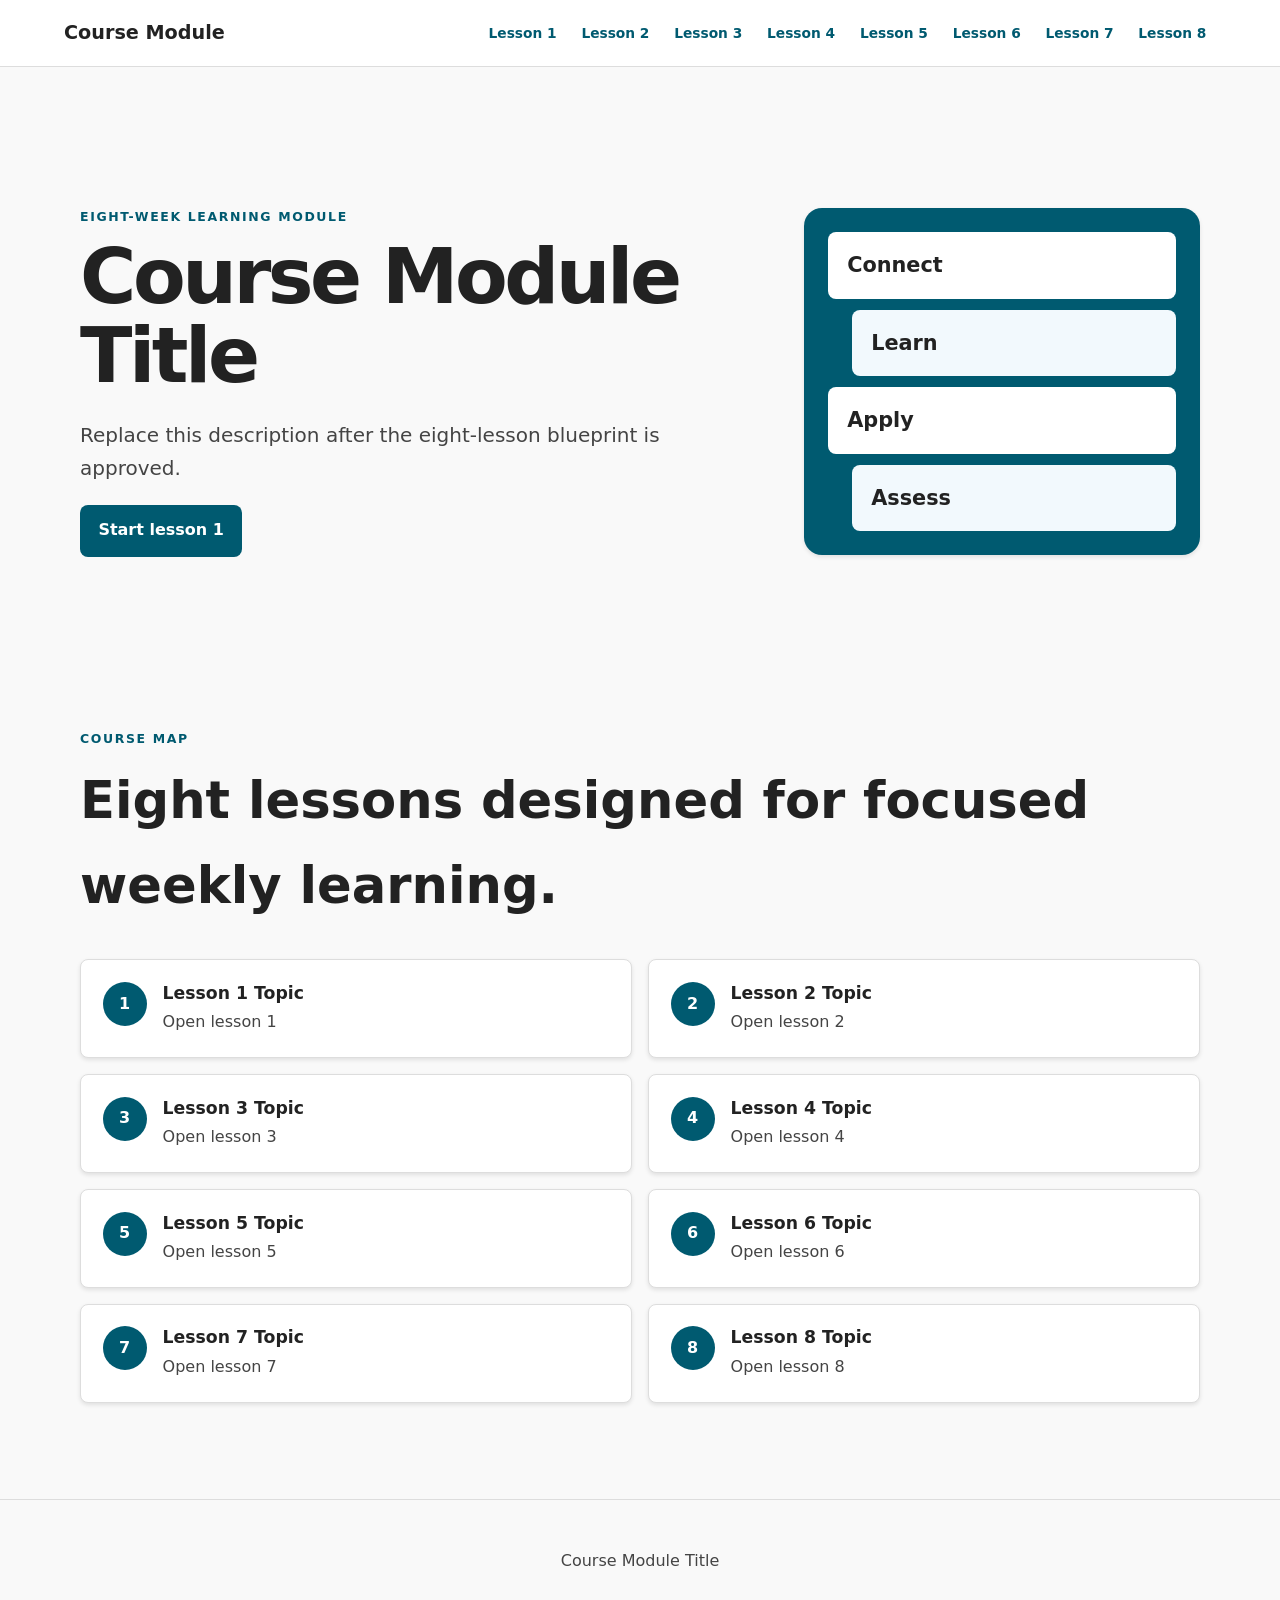
==== index.html @ a24985b0 "Initial commit" ====
<!doctype html><html lang="en"><head><meta charset="utf-8"><meta name="viewport" content="width=device-width,initial-scale=1">
<meta name="description" content="Replace this description after the eight-lesson blueprint is approved."><title>Course Module Title</title><link rel="stylesheet" href="assets/styles.css"></head>
<body><a class="skip-link" href="#main">Skip to course</a><header class="site-header"><a class="brand" href="index.html">Course Module</a><button class="menu-button" aria-expanded="false" aria-controls="course-nav">Lessons</button><nav id="course-nav"><a href="lessons/lesson-1.html">Lesson 1</a><a href="lessons/lesson-2.html">Lesson 2</a><a href="lessons/lesson-3.html">Lesson 3</a><a href="lessons/lesson-4.html">Lesson 4</a><a href="lessons/lesson-5.html">Lesson 5</a><a href="lessons/lesson-6.html">Lesson 6</a><a href="lessons/lesson-7.html">Lesson 7</a><a href="lessons/lesson-8.html">Lesson 8</a></nav></header>
<main id="main"><section class="home-hero"><div><p class="eyebrow">Eight-week learning module</p><h1>Course Module Title</h1><p class="lede">Replace this description after the eight-lesson blueprint is approved.</p><a class="button" href="lessons/lesson-1.html">Start lesson 1</a></div><div class="routine" aria-label="Course sequence"><span>Connect</span><span>Learn</span><span>Apply</span><span>Assess</span></div></section>
<section class="course-map"><p class="eyebrow">Course map</p><h2>Eight lessons designed for focused weekly learning.</h2><div class="lesson-grid"><a class="lesson-card" href="lessons/lesson-1.html"><span class="lesson-number">1</span><div><h2>Lesson 1 Topic</h2><p>Open lesson 1</p></div></a><a class="lesson-card" href="lessons/lesson-2.html"><span class="lesson-number">2</span><div><h2>Lesson 2 Topic</h2><p>Open lesson 2</p></div></a><a class="lesson-card" href="lessons/lesson-3.html"><span class="lesson-number">3</span><div><h2>Lesson 3 Topic</h2><p>Open lesson 3</p></div></a><a class="lesson-card" href="lessons/lesson-4.html"><span class="lesson-number">4</span><div><h2>Lesson 4 Topic</h2><p>Open lesson 4</p></div></a><a class="lesson-card" href="lessons/lesson-5.html"><span class="lesson-number">5</span><div><h2>Lesson 5 Topic</h2><p>Open lesson 5</p></div></a><a class="lesson-card" href="lessons/lesson-6.html"><span class="lesson-number">6</span><div><h2>Lesson 6 Topic</h2><p>Open lesson 6</p></div></a><a class="lesson-card" href="lessons/lesson-7.html"><span class="lesson-number">7</span><div><h2>Lesson 7 Topic</h2><p>Open lesson 7</p></div></a><a class="lesson-card" href="lessons/lesson-8.html"><span class="lesson-number">8</span><div><h2>Lesson 8 Topic</h2><p>Open lesson 8</p></div></a></div></section></main>
<footer><p>Course Module Title</p></footer><script src="assets/app.js"></script></body></html>
---- assets/styles.css ----
:root {
  --ink: #222222; --muted: #444444; --teal: #005A70; --cyan: #00A3A6;
  --sky: #F2F9FD; --green: #4CAF50; --green-bg: #F4FBF7;
  --amber: #E67E22; --amber-bg: #FFF9F3; --paper: #ffffff; --line: #dddddd;
  --link: #005A70; --link-on-dark: #ffffff;
  --shadow: 0 2px 4px rgba(0,0,0,.1);
  font-family: Inter, ui-sans-serif, system-ui, -apple-system, "Segoe UI", sans-serif;
  color: var(--ink); background: #f9f9f9; line-height: 1.65;
}
* { box-sizing: border-box; }
body { margin: 0; }
a { color: var(--link); text-decoration-thickness: .12em; text-underline-offset: .14em; }
button, a { touch-action: manipulation; }
a:focus-visible, button:focus-visible, input:focus-visible, select:focus-visible, textarea:focus-visible, [tabindex]:focus-visible { outline: 3px solid var(--amber); outline-offset: 3px; }
.sr-only { position: absolute; width: 1px; height: 1px; padding: 0; margin: -1px; overflow: hidden; clip: rect(0,0,0,0); white-space: nowrap; border: 0; }
img { max-width: 100%; height: auto; border-radius: 8px; }
.skip-link { position: absolute; left: -9999px; top: 0; }
.skip-link:focus { left: 1rem; top: 1rem; background: #fff; padding: .75rem; z-index: 10; }
.site-header { position: sticky; top: 0; z-index: 5; display: flex; align-items: center; gap: 2rem; padding: 1rem clamp(1rem,5vw,4rem); background: rgba(255,255,255,.96); border-bottom: 1px solid var(--line); }
.brand { font-size: 1.2rem; font-weight: 850; text-decoration: none; color: var(--ink); white-space: nowrap; }
.site-header nav { margin-left: auto; display: flex; gap: .35rem; flex-wrap: wrap; }
.site-header nav a { padding: .35rem .6rem; text-decoration: none; border-radius: 999px; font-weight: 700; font-size: .86rem; }
.site-header nav a:hover, .site-header nav a[aria-current=page] { background: var(--sky); }
.classroom-header { justify-content: space-between; }
.classroom-label { color: var(--muted); font-weight: 700; font-size: .9rem; }
.menu-button { display: none; margin-left: auto; border: 1px solid var(--line); background: #fff; border-radius: 8px; padding: .5rem .75rem; font-weight: 750; }
main { width: min(1120px,calc(100% - 2rem)); margin: auto; }
.home-hero { min-height: 70vh; display: grid; grid-template-columns: 1.25fr .75fr; align-items: center; gap: 4rem; padding: 5rem 0; }
.eyebrow { text-transform: uppercase; letter-spacing: .13em; font-size: .78rem; font-weight: 850; color: var(--teal); margin: 0 0 .55rem; }
.home-hero h1, .lesson-hero h1 { font-size: clamp(2.5rem,6vw,5.3rem); line-height: 1.03; letter-spacing: -.045em; margin: .3rem 0 1.5rem; }
.lede { font-size: 1.25rem; color: var(--muted); max-width: 680px; }
.button, .check-answer { display: inline-block; background: var(--teal); color: #fff!important; text-decoration: none; border: 0; border-radius: 8px; padding: .8rem 1.15rem; font-weight: 800; cursor: pointer; }
.routine { display: grid; gap: .7rem; padding: 1.5rem; background: var(--teal); border-radius: 18px; box-shadow: var(--shadow); }
.routine span { background: #fff; padding: 1rem 1.2rem; border-radius: 8px; font-size: 1.3rem; font-weight: 850; }
.routine span:nth-child(even) { background: var(--sky); margin-left: 1.5rem; }
.course-map { padding: 2rem 0 6rem; }
.course-map>h2 { font-size: clamp(2rem,4vw,3.5rem); margin: .25rem 0 2rem; }
.lesson-grid { display: grid; grid-template-columns: repeat(2,1fr); gap: 1rem; }
.lesson-card { display: flex; gap: 1rem; align-items: flex-start; padding: 1.35rem; background: #fff; border: 1px solid var(--line); border-radius: 8px; text-decoration: none; color: var(--ink); box-shadow: var(--shadow); transition: .2s; }
.lesson-card:hover { transform: translateY(-3px); }
.lesson-number { display: grid; place-items: center; min-width: 2.75rem; height: 2.75rem; background: var(--teal); color: #fff; border-radius: 50%; font-weight: 900; }
.lesson-card h2 { font-size: 1.08rem; line-height: 1.3; margin: 0 0 .3rem; }
.lesson-card p { margin: 0; color: var(--muted); }
.lesson-hero { max-width: 900px; margin: 0 auto; padding: 2rem 0 1.5rem; text-align: left; }
.lesson-hero .lesson-identity { margin: 0 0 1.25rem; padding: .7rem .9rem; border: 1px solid var(--cyan); border-radius: 8px; background: var(--sky); color: var(--teal); font-size: clamp(1rem,2vw,1.25rem); font-weight: 850; line-height: 1.35; letter-spacing: 0; text-align: left; }
.progress { height: 9px; background: var(--line); border-radius: 99px; overflow: hidden; }
.progress span { display: block; height: 100%; background: linear-gradient(90deg,var(--teal),var(--cyan)); border-radius: 99px; }
.step-progress { width: 100%; max-width: none; }
.progress-text { display: flex; justify-content: space-between; gap: 1rem; margin-bottom: .45rem; font-weight: 800; color: var(--muted); }
.lesson-step { background: var(--paper); border: 1px solid var(--line); border-top: 4px solid var(--teal); border-radius: 4px; padding: clamp(1.2rem,3vw,2.4rem); margin: 0 0 1.5rem; box-shadow: var(--shadow); overflow: hidden; }
.lesson-step h2 { color: var(--teal)!important; font-size: clamp(1.65rem,3vw,2.3rem)!important; border: 0!important; }
.lesson-step > h2 { text-align: left!important; }
.pacing-heading { text-align: center!important; }
.pacing-heading + div { max-width: 900px; margin-left: auto!important; margin-right: auto!important; }
.pacing-heading + div caption { text-align: center!important; }
.lesson-step [style*="background-color: #005a70" i] > h2,
.lesson-step [style*="background-color: #005a70" i] > h3,
.lesson-step [style*="background-color: #005a70" i] > h4,
.lesson-step [style*="background-color: #005a70" i] > h5,
.lesson-step [style*="background-color: #005a70" i] > h6,
.lesson-step [style*="background-color: #005a70" i] :is(h2, h3, h4, h5, h6) .vocab-link {
  color: #ffffff!important;
}
/* Inline source content contains a few dark callouts with locally colored links.
   Keep those links readable even when an inline color attempts to override the site default. */
.lesson-step :is(
  [style*="background-color: #005a70" i],
  [style*="background: #005a70" i],
  [style*="background-color: #27ae60" i],
  [style*="background: #27ae60" i],
  [style*="background-color: #c0392b" i],
  [style*="background: #c0392b" i]
) :is(a, .vocab-link) {
  color: var(--link-on-dark) !important;
  text-decoration-color: currentColor;
}
.overview>div>div:first-child { border-radius: 8px!important; }
.lesson-step [style*="max-width: 100%"] { max-width: none!important; }
.table-scroll { max-width: 100%; overflow-x: auto; margin: 1rem 0; }
.table-scroll table { margin-top: 0!important; margin-bottom: 0!important; }
.question-set { display: grid; gap: 1rem; margin-top: 1.5rem; }
.question { border: 1px solid var(--line); background: var(--sky); border-radius: 8px; padding: 1.25rem; }
.question h3 { margin-top: 0; color: var(--teal); }
.choices { display: grid; gap: .6rem; margin: 1rem 0; }
.choices label { display: flex; gap: .65rem; padding: .75rem; border: 1px solid var(--line); border-radius: 4px; background: #fff; cursor: pointer; }
.choices label:has(input:checked) { border-color: var(--cyan); background: var(--sky); }
.matching-grid { display: grid; gap: .8rem; margin: 1rem 0; }
.matching-row { display: grid; grid-template-columns: minmax(150px, .8fr) minmax(220px, 1.2fr); gap: 1rem; align-items: center; padding: .8rem; border: 1px solid var(--line); border-radius: 6px; background: #fff; }
.matching-row label { font-weight: 800; color: var(--teal); }
.matching-row select { width: 100%; min-height: 44px; padding: .55rem; border: 1px solid #777; border-radius: 4px; background: #fff; color: var(--ink); font: inherit; }
.interaction-hint { color: var(--muted); font-weight: 700; }
.ordering-list { display: grid; gap: .7rem; margin: 1rem 0; }
.ordering-row { display: grid; grid-template-columns: 2.5rem 1fr; align-items: center; gap: .75rem; }
.ordering-position { display: grid; place-items: center; width: 2.25rem; height: 2.25rem; border-radius: 50%; background: var(--teal); color: #fff; font-weight: 900; }
.ordering-row select { min-height: 44px; padding: .55rem; border: 1px solid #777; border-radius: 4px; background: #fff; color: var(--ink); font: inherit; }
.feedback { padding: .85rem 1rem; margin-top: 1rem; border-radius: 4px; background: var(--green-bg); border-left: 6px solid var(--green); }
.feedback.incorrect { background: var(--amber-bg); border-left-color: var(--amber); }
.lesson-feedback { display: flex; align-items: center; justify-content: space-between; gap: 1rem; margin-top: 2rem; padding: 1rem 1.15rem; border: 1px solid #a9c8d2; border-left: .4rem solid var(--teal); border-radius: 8px; background: #f4fafb; }
.lesson-feedback p { margin: 0; color: var(--ink); }
.lesson-feedback-link { display: inline-flex; flex: 0 0 auto; align-items: center; justify-content: center; min-height: 44px; padding: .65rem .85rem; border: 2px solid var(--teal); border-radius: 8px; background: #fff; color: var(--teal); font-weight: 800; line-height: 1.2; text-align: center; text-decoration: none; }
.lesson-feedback-link:hover { background: var(--teal); color: #fff; }
textarea { width: 100%; border: 1px solid var(--line); border-radius: 4px; padding: .8rem; font: inherit; }
.save-note { font-size: .85rem; color: var(--muted); }
.video-access { margin: .5rem 0 1.5rem; font-weight: 700; }
.routine-figure { max-width: 520px; margin: 1.5rem auto; }
.instructional-figure { max-width: 760px; margin: 1.5rem auto; }
.routine-overview-grid { display: grid; grid-template-columns: minmax(280px, 1fr) minmax(280px, 380px); gap: 1.75rem; align-items: start; margin-top: 1.25rem; }
.overview .routine-figure, .overview .routine-intro-visual { width: 100%; max-width: 380px; margin: 0; }
.overview .routine-intro-visual .image-zoom { width: 100%; }
.routine-overview-guidance { padding: 1.15rem 1.25rem; border: 1px solid #a9c8d2; border-left: .4rem solid var(--teal); border-radius: 8px; background: var(--sky); }
.routine-overview-guidance h3 { margin: 0 0 .35rem; color: var(--teal); font-size: 1.12rem; }
.routine-overview-guidance h3:not(:first-child) { margin-top: 1.25rem; }
.routine-overview-guidance p { margin: 0; }
.routine-resource-buttons { display: flex; flex-wrap: wrap; gap: .7rem; margin-top: 1.25rem; }
.routine-resource-buttons a { display: inline-flex; align-items: center; min-height: 44px; padding: .65rem .85rem; border: 2px solid var(--teal); border-radius: 8px; background: #fff; color: var(--teal); font-weight: 800; line-height: 1.2; text-decoration: none; }
.routine-resource-buttons a:hover { background: var(--teal); color: #fff; }
.objective-cards { display: grid; grid-template-columns: repeat(2,minmax(0,1fr)); gap: .85rem; padding: 0!important; margin: 1rem 0!important; list-style: none; counter-reset: objective; }
.objective-cards li { position: relative; min-height: 100%; padding: 1rem 1rem 1rem 3.4rem; border: 1px solid #b8d8cc; border-radius: 8px; background: #fff; counter-increment: objective; }
.objective-cards li::before { content: counter(objective); position: absolute; left: 1rem; top: 1rem; display: grid; place-items: center; width: 1.7rem; height: 1.7rem; border-radius: 50%; background: var(--green); color: #fff; font-weight: 900; }
.instructional-figure:has(img[src*="M01_BiasRedFlags"]), .instructional-figure:has(img[src*="M01_HumanOversightFlowchart"]), .instructional-figure:has(img[src*="Copyright_Permission_Decision_Path"]) { max-width: 560px; }
.lesson-step .image-zoom:has(img[src*="M01_AIDecisionGuide"]) { max-width: 460px; margin: 0 auto; }
.image-zoom { display: block; width: 100%; padding: 0; border: 2px solid var(--teal); border-radius: 10px; background: #fff; cursor: zoom-in; overflow: hidden; }
.image-zoom img { display: block; width: 100%; border-radius: 7px; }
.routine-figure figcaption, .instructional-figure figcaption { margin-top: .65rem; color: var(--muted); font-size: .95rem; text-align: center; }
.routine-links { display: block; margin-top: .35rem; font-weight: 750; }
.graphic-resource-links, .routine-text-cue, .fictional-material-notice { margin: 1rem 0; padding: .9rem 1rem; border: 1px solid #a9c8d2; border-left: .4rem solid var(--teal); border-radius: .5rem; background: #f4fafb; }
.graphic-resource-links a { display: inline-block; margin: .2rem .15rem; }
.routine-text-cue p, .fictional-material-notice p { margin: .35rem 0; }
.fictional-material-notice { border-color: var(--orange); border-left-color: var(--orange); background: #fff9f3; }
.reflection-questions { margin: 1.25rem 0; padding: 1rem 1.15rem; border: 1px solid #a9c8d2; border-left: .4rem solid #2980b9; border-radius: 8px; background: #f2f9fd; }
.reflection-questions h3 { margin-top: 0; color: var(--teal); }
.source-foundation { margin: 1.5rem 0; padding: .8rem 1rem; border: 1px solid var(--line); border-radius: 8px; background: #fafafa; }
.source-foundation summary { color: var(--teal); font-weight: 800; cursor: pointer; }
.vocab-link { display: inline; margin: 0; padding: 0; border: 0; background: transparent; color: var(--teal); font: inherit; font-weight: 750; text-decoration: underline; text-decoration-style: dotted; text-underline-offset: .18em; cursor: help; }
.vocab-link:hover { text-decoration-style: solid; }
.vocabulary-dialog { width: min(92vw, 560px); padding: 1.5rem; border: 2px solid var(--teal); border-radius: 10px; background: #fff; }
.vocabulary-dialog::backdrop { background: rgba(0,0,0,.65); }
.vocabulary-dialog h2 { margin: 0 3rem .65rem 0; color: var(--teal); font-size: 1.5rem; }
.vocabulary-dialog p { margin-bottom: 0; }
.vocabulary-dialog-close { position: absolute; top: .75rem; right: .75rem; min-width: 44px; min-height: 44px; border: 2px solid var(--teal); border-radius: 8px; background: #fff; color: var(--teal); font: inherit; font-weight: 800; cursor: pointer; }
.impact-grid { display: grid; grid-template-columns: repeat(2,minmax(0,1fr)); gap: 1rem; margin: 1rem 0 1.5rem; }
.impact-grid section { padding: 1rem; border: 1px solid #a9c8d2; border-top: .35rem solid var(--cyan); border-radius: 8px; background: #fff; }
.impact-grid h4 { margin: 0 0 .4rem; color: var(--teal); font-size: 1.08rem; }
.impact-grid p { margin: 0; }
.impact-context, .calculator-task, .decision-check, .step-intro { margin: 1rem 0; padding: 1rem 1.15rem; border-radius: 8px; }
.impact-context { border-left: .4rem solid var(--amber); background: var(--amber-bg); }
.calculator-task { border: 1px solid #a9c8d2; background: var(--sky); }
.decision-check { border-left: .4rem solid var(--green); background: var(--green-bg); }
.video-wrap { position: relative; width: 100%; padding-top: 56.25%; overflow: hidden; border-radius: 8px; }
.video-wrap iframe { position: absolute; inset: 0; width: 100%; height: 100%; border: 0; }
.image-dialog { width: min(96vw, 1000px); max-height: 94vh; padding: 3.5rem 1rem 1rem; border: 2px solid var(--teal); border-radius: 10px; background: #fff; }
.image-dialog::backdrop { background: rgba(0,0,0,.78); }
.image-dialog img { display: block; max-height: calc(94vh - 5rem); margin: auto; object-fit: contain; }
.image-dialog-close { position: absolute; top: .65rem; right: .65rem; min-width: 44px; min-height: 44px; border: 2px solid var(--teal); border-radius: 8px; background: #fff; color: var(--teal); font: inherit; font-weight: 800; cursor: pointer; }
.scenario-simulation { margin-top: 2rem; border-top: 4px solid var(--cyan); padding-top: 1.5rem; }
.simulation-header { display: flex; justify-content: space-between; gap: 1rem; align-items: start; }
.simulation-header h3 { margin: 0; color: var(--teal); font-size: 1.55rem; }
.simulation-count { margin: 0; padding: .4rem .75rem; background: var(--sky); border-radius: 999px; font-weight: 800; white-space: nowrap; }
.scenario-card { margin-top: 1.25rem; padding: 1.25rem; border: 1px solid var(--line); border-radius: 8px; background: var(--sky); }
.scenario-card[hidden] { display: none; }
.scenario-category { color: var(--teal); font-weight: 800; }
.scenario-check { min-height: 44px; padding: .65rem 1rem; border: 0; border-radius: 8px; color: #fff; background: var(--teal); font: inherit; font-weight: 800; cursor: pointer; }
.scenario-controls { display: flex; justify-content: space-between; gap: 1rem; margin-top: 1rem; }
.media-program-picker { display: grid; gap: .75rem; max-width: 620px; margin: 1.25rem 0; padding: 1.1rem; border: 1px solid var(--line); border-radius: 8px; background: var(--sky); }
.media-program-picker[hidden] { display: none; }
.media-program-select { min-height: 48px; width: 100%; padding: .65rem .75rem; border: 2px solid var(--teal); border-radius: 8px; background: #fff; color: var(--ink); font: inherit; }
.media-program-help { margin: 0; color: var(--muted); font-size: .95rem; }
.program-scenario-card { max-width: 780px; }
.program-scenario-card .scenario-category { margin-top: 0; }
.program-scenario-actions { max-width: 780px; }
.decision-pathway { display: grid; gap: 1rem; }
.decision-pathway-step { padding-top: 1rem; border-top: 1px solid var(--line); }
.decision-pathway-step[hidden] { display: none; }
.pathway-label { margin: 0 0 .35rem; color: var(--teal); font-weight: 800; }
.decision-pathway-reflection label { display: block; font-weight: 700; }
.decision-pathway-reflection textarea { box-sizing: border-box; width: 100%; margin: .7rem 0; padding: .75rem; border: 2px solid var(--teal); border-radius: 8px; color: var(--ink); font: inherit; line-height: 1.5; resize: vertical; }
.scenario-exemplar { min-height: 44px; padding: .65rem 1rem; border: 0; border-radius: 8px; color: #fff; background: var(--teal); font: inherit; font-weight: 800; cursor: pointer; }
.exemplar-feedback span { display: block; margin-top: .65rem; }
.audit-question-list { display: grid; gap: 1rem; margin: 1.25rem 0; }
.audit-question { margin: 0; padding: 1rem; border: 2px solid var(--line); border-radius: 8px; background: #fff; }
.audit-question legend { padding: 0 .35rem; color: var(--teal); font-weight: 800; }
.audit-question.incorrect { border-color: #b42318; background: #fff5f3; }
.media-audit-card .choices label, .media-audit-card .choices span { font-weight: 400; }
.media-audit-actions { margin-top: 1.25rem; padding: 1rem; border: 2px solid var(--teal); border-radius: 8px; background: var(--sky); }
.media-audit-actions p { margin-top: 0; }
.media-audit-simulation .scenario-controls { display: none; }
.classroom-activity { border-top-color: #2980B9; }
.classroom-handoff { margin-top: 1.5rem; padding: 1.25rem; border: 2px solid #2980B9; border-radius: 8px; background: var(--sky); }
.classroom-handoff h3 { margin-top: 0; color: #2980B9; }
.assessment-callout { border: 2px solid var(--amber); background: var(--amber-bg); }
.stepper { max-width: 900px; margin: 0 auto; }
.step-controls { max-width: 900px; margin: 0 auto; display: flex; justify-content: space-between; gap: 1rem; padding: .5rem 0 0; }
.step-button { min-height: 48px; border: 2px solid var(--teal); border-radius: 8px; padding: .75rem 1.1rem; background: var(--teal); color: #fff; font: inherit; font-weight: 800; cursor: pointer; }
.step-button.secondary { background: #fff; color: var(--teal); }
.step-button:disabled { opacity: .48; cursor: not-allowed; }
.step-help { max-width: 900px; margin: .75rem auto 4rem; color: var(--muted); text-align: center; font-size: .9rem; }
.lesson-pagination { display: flex; justify-content: space-between; padding: 1rem 0 4rem; }
.lesson-pagination a { font-weight: 800; text-decoration: none; }
footer { text-align: center; color: var(--muted); padding: 2rem; border-top: 1px solid var(--line); }
@media(max-width:760px) {
  .home-hero { grid-template-columns: 1fr; gap: 2rem; padding: 3rem 0; }
  .lesson-grid { grid-template-columns: 1fr; }
  .menu-button { display: block; }
  .site-header nav { display: none; position: absolute; top: 100%; left: 0; right: 0; background: #fff; padding: 1rem; border-bottom: 1px solid var(--line); }
  .site-header nav.open { display: grid; grid-template-columns: repeat(2,1fr); }
  .lesson-step { padding: 1rem; }
  .lesson-step table { font-size: .82rem; }
  .lesson-hero { padding-top: 1.25rem; }
  .step-controls { align-items: stretch; }
  .step-button { flex: 1; }
  .classroom-label { display: none; }
  .simulation-header { display: block; }
  .simulation-count { display: inline-block; margin-top: .75rem; }
  .scenario-controls .step-button { min-width: 0; }
  .matching-row { grid-template-columns: 1fr; gap: .35rem; }
  .lesson-feedback { align-items: stretch; flex-direction: column; }
  .lesson-feedback-link { width: 100%; }
  .lesson-identity { text-align: left; }
  .routine-overview-grid, .objective-cards { grid-template-columns: 1fr; }
  .overview .routine-figure, .overview .routine-intro-visual { width: min(100%, 420px); margin: 0 auto; }
  .impact-grid { grid-template-columns: 1fr; }
}
@media (prefers-reduced-motion: reduce) {
  *, *::before, *::after { scroll-behavior: auto!important; transition-duration: .01ms!important; animation-duration: .01ms!important; animation-iteration-count: 1!important; }
}
@media (forced-colors: active) {
  .progress { border: 1px solid CanvasText; }
  .lesson-step, .question, .classroom-handoff, .assessment-callout { border-color: CanvasText; }
}

/* Reusable course-template components */
.overview-grid { display: grid; grid-template-columns: minmax(0,1fr) minmax(260px,.72fr); gap: 1.5rem; align-items: start; }
.overview-panel { padding: 1rem 1.15rem; border: 1px solid #a9c8d2; border-left: .4rem solid var(--teal); border-radius: 8px; background: var(--sky); }
.overview-panel h3 { margin-top: 0; color: var(--teal); }
.next-move { margin: 1.25rem 0; padding: 1rem 1.15rem; border: 2px solid #2980b9; border-radius: 8px; background: var(--sky); }
.next-move p { margin: 0; }
.resource-card { margin: 1.25rem 0; padding: 1.15rem; border: 1px solid var(--line); border-radius: 8px; background: #fff; }
.resource-card h3 { margin-top: 0; color: var(--teal); }
.resource-actions { display: flex; flex-wrap: wrap; gap: .7rem; }
.resource-actions a { display: inline-flex; align-items: center; min-height: 44px; padding: .65rem .85rem; border: 2px solid var(--teal); border-radius: 8px; background: #fff; color: var(--teal); font-weight: 800; text-decoration: none; }
.resource-actions a:hover { background: var(--teal); color: #fff; }
.application-card { margin: 1.25rem 0; padding: 1.15rem; border: 1px solid #b8d8cc; border-left: .4rem solid var(--green); border-radius: 8px; background: var(--green-bg); }
.program-application select { display: block; width: min(100%,620px); min-height: 48px; margin: .65rem 0 1rem; padding: .65rem; border: 2px solid var(--teal); border-radius: 8px; background: #fff; color: var(--ink); font: inherit; }
.program-scenario-card label { display: block; margin-top: 1rem; font-weight: 700; }
.placeholder-note { margin: 1rem 0; padding: .8rem 1rem; border: 1px dashed #777; border-radius: 8px; background: #fff; color: var(--muted); }
@media(max-width:760px) { .overview-grid { grid-template-columns: 1fr; } }
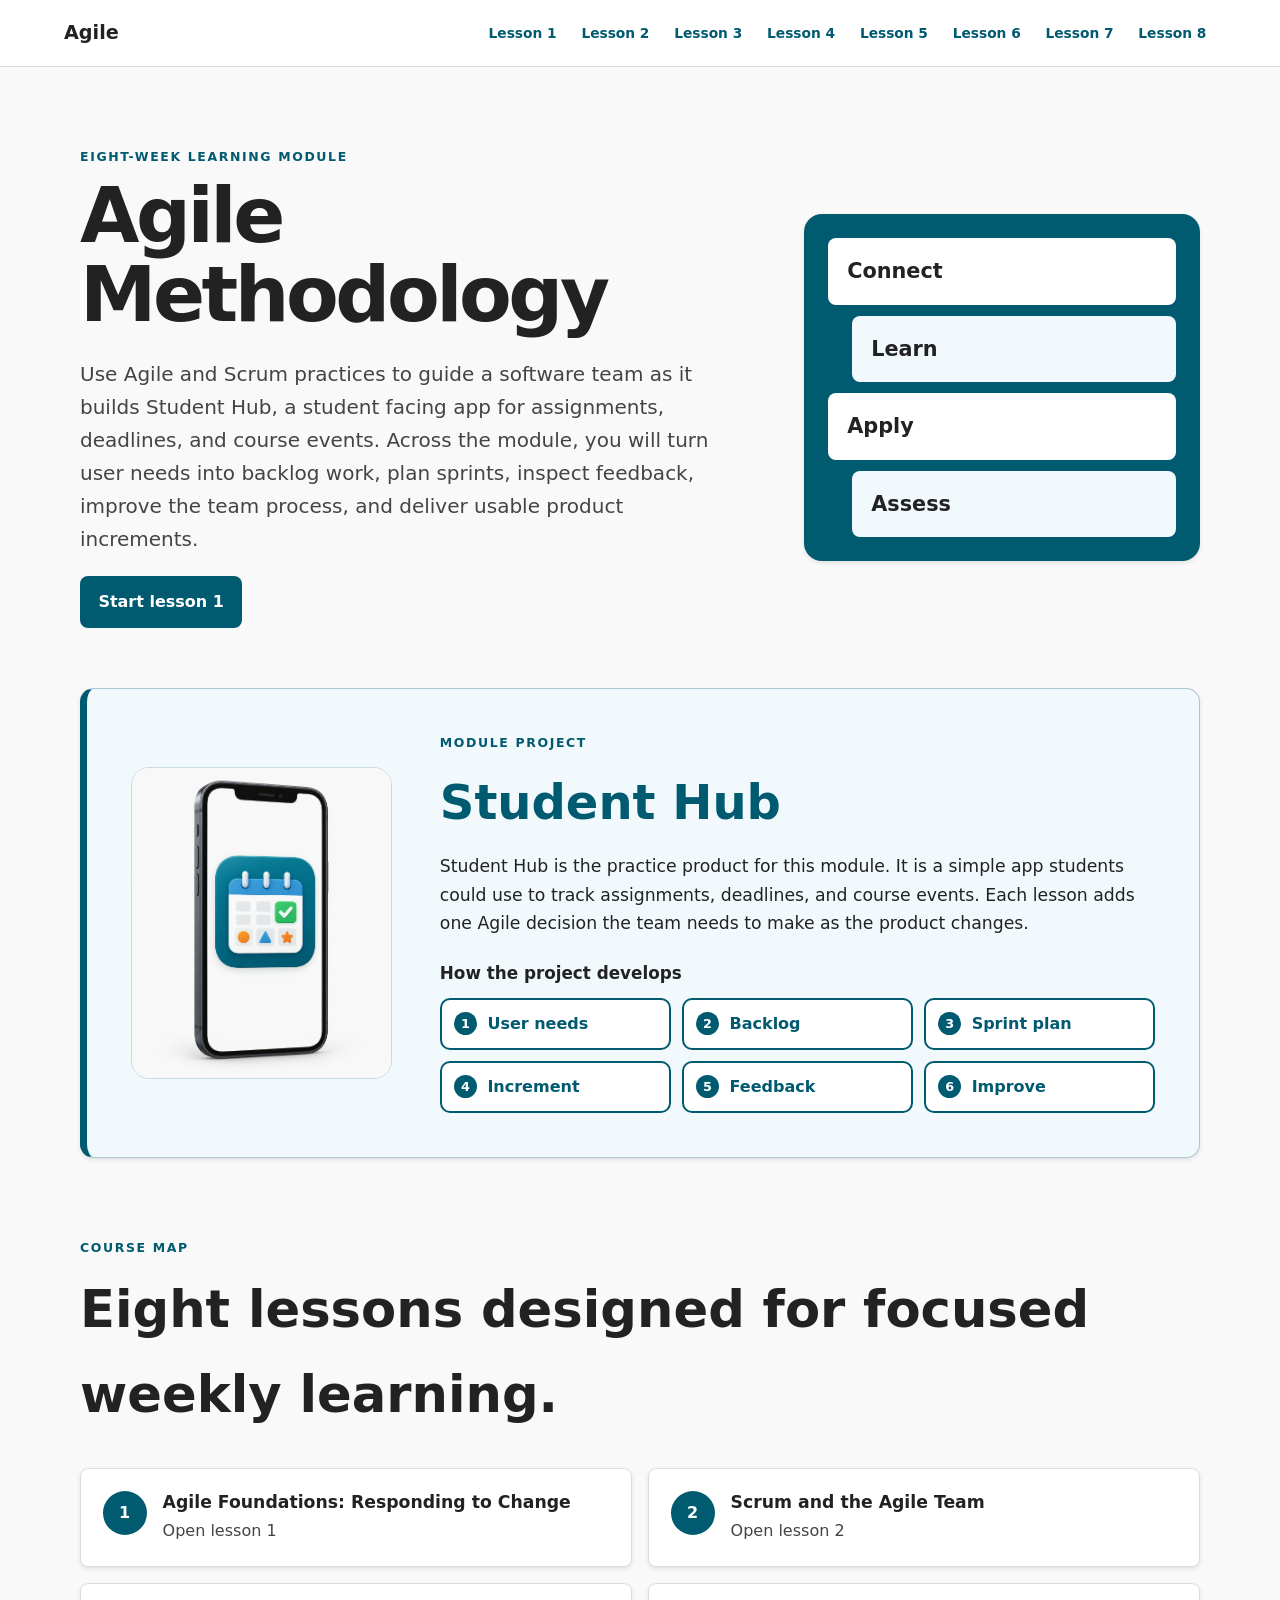
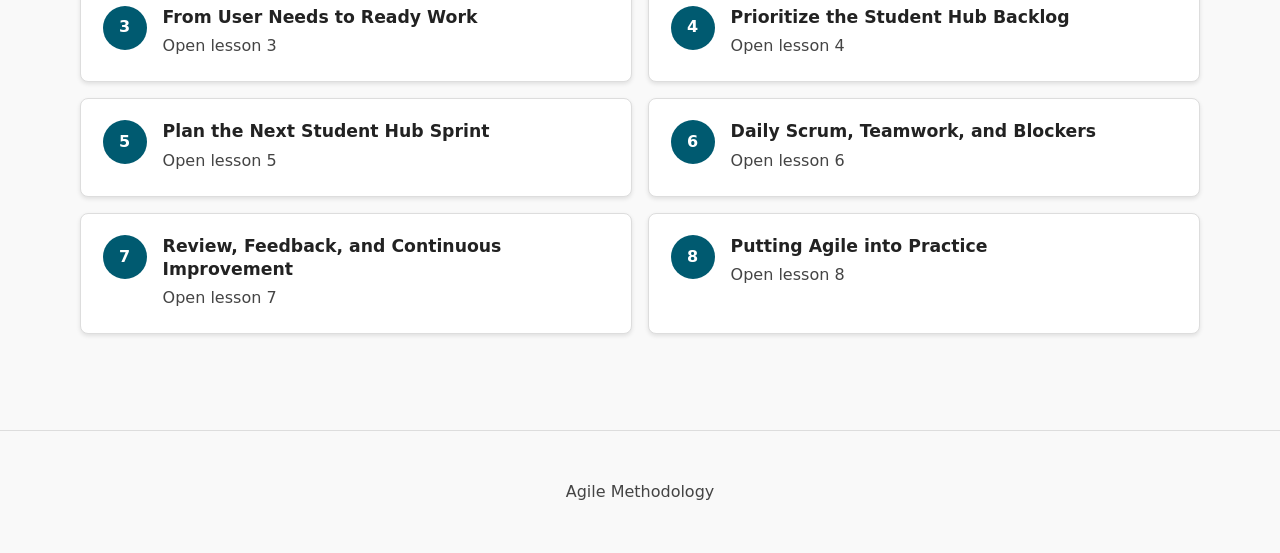
==== commit 82a27028: "Update Agile methodology module lessons" ====
--- a/index.html
+++ b/index.html
@@ -1,6 +1,7 @@
 <!doctype html><html lang="en"><head><meta charset="utf-8"><meta name="viewport" content="width=device-width,initial-scale=1">
-<meta name="description" content="Replace this description after the eight-lesson blueprint is approved."><title>Course Module Title</title><link rel="stylesheet" href="assets/styles.css"></head>
-<body><a class="skip-link" href="#main">Skip to course</a><header class="site-header"><a class="brand" href="index.html">Course Module</a><button class="menu-button" aria-expanded="false" aria-controls="course-nav">Lessons</button><nav id="course-nav"><a href="lessons/lesson-1.html">Lesson 1</a><a href="lessons/lesson-2.html">Lesson 2</a><a href="lessons/lesson-3.html">Lesson 3</a><a href="lessons/lesson-4.html">Lesson 4</a><a href="lessons/lesson-5.html">Lesson 5</a><a href="lessons/lesson-6.html">Lesson 6</a><a href="lessons/lesson-7.html">Lesson 7</a><a href="lessons/lesson-8.html">Lesson 8</a></nav></header>
-<main id="main"><section class="home-hero"><div><p class="eyebrow">Eight-week learning module</p><h1>Course Module Title</h1><p class="lede">Replace this description after the eight-lesson blueprint is approved.</p><a class="button" href="lessons/lesson-1.html">Start lesson 1</a></div><div class="routine" aria-label="Course sequence"><span>Connect</span><span>Learn</span><span>Apply</span><span>Assess</span></div></section>
-<section class="course-map"><p class="eyebrow">Course map</p><h2>Eight lessons designed for focused weekly learning.</h2><div class="lesson-grid"><a class="lesson-card" href="lessons/lesson-1.html"><span class="lesson-number">1</span><div><h2>Lesson 1 Topic</h2><p>Open lesson 1</p></div></a><a class="lesson-card" href="lessons/lesson-2.html"><span class="lesson-number">2</span><div><h2>Lesson 2 Topic</h2><p>Open lesson 2</p></div></a><a class="lesson-card" href="lessons/lesson-3.html"><span class="lesson-number">3</span><div><h2>Lesson 3 Topic</h2><p>Open lesson 3</p></div></a><a class="lesson-card" href="lessons/lesson-4.html"><span class="lesson-number">4</span><div><h2>Lesson 4 Topic</h2><p>Open lesson 4</p></div></a><a class="lesson-card" href="lessons/lesson-5.html"><span class="lesson-number">5</span><div><h2>Lesson 5 Topic</h2><p>Open lesson 5</p></div></a><a class="lesson-card" href="lessons/lesson-6.html"><span class="lesson-number">6</span><div><h2>Lesson 6 Topic</h2><p>Open lesson 6</p></div></a><a class="lesson-card" href="lessons/lesson-7.html"><span class="lesson-number">7</span><div><h2>Lesson 7 Topic</h2><p>Open lesson 7</p></div></a><a class="lesson-card" href="lessons/lesson-8.html"><span class="lesson-number">8</span><div><h2>Lesson 8 Topic</h2><p>Open lesson 8</p></div></a></div></section></main>
-<footer><p>Course Module Title</p></footer><script src="assets/app.js"></script></body></html>+<meta name="description" content="Use Agile and Scrum practices to guide a software team as it builds Student Hub, a student facing app for assignments, deadlines, and course events. Across the module, you will turn user needs into backlog work, plan sprints, inspect feedback, improve the team process, and deliver usable product increments."><title>Agile Methodology</title><link rel="stylesheet" href="assets/styles.css?v=20260912-2"></head>
+<body><a class="skip-link" href="#main">Skip to course</a><header class="site-header"><a class="brand" href="index.html">Agile</a><button class="menu-button" aria-expanded="false" aria-controls="course-nav">Lessons</button><nav id="course-nav"><a href="lessons/lesson-1.html">Lesson 1</a><a href="lessons/lesson-2.html">Lesson 2</a><a href="lessons/lesson-3.html">Lesson 3</a><a href="lessons/lesson-4.html">Lesson 4</a><a href="lessons/lesson-5.html">Lesson 5</a><a href="lessons/lesson-6.html">Lesson 6</a><a href="lessons/lesson-7.html">Lesson 7</a><a href="lessons/lesson-8.html">Lesson 8</a></nav></header>
+<main id="main"><section class="home-hero"><div><p class="eyebrow">Eight-week learning module</p><h1>Agile Methodology</h1><p class="lede">Use Agile and Scrum practices to guide a software team as it builds Student Hub, a student facing app for assignments, deadlines, and course events. Across the module, you will turn user needs into backlog work, plan sprints, inspect feedback, improve the team process, and deliver usable product increments.</p><a class="button" href="lessons/lesson-1.html">Start lesson 1</a></div><div class="routine" aria-label="Course sequence"><span>Connect</span><span>Learn</span><span>Apply</span><span>Assess</span></div></section>
+<section class="project-spotlight" aria-labelledby="project-title"><div class="project-visual"><img src="assets/images/student-hub-phone.png" width="280" height="336" alt="A smartphone displaying a calendar-style app icon with a checkmark and event markers."></div><div class="project-copy"><p class="eyebrow">Module project</p><h2 id="project-title">Student Hub</h2><p class="project-summary">Student Hub is the practice product for this module. It is a simple app students could use to track assignments, deadlines, and course events. Each lesson adds one Agile decision the team needs to make as the product changes.</p><h3>How the project develops</h3><ol class="project-path" aria-label="Student Hub Agile workflow"><li><span aria-hidden="true">1</span>User needs</li><li><span aria-hidden="true">2</span>Backlog</li><li><span aria-hidden="true">3</span>Sprint plan</li><li><span aria-hidden="true">4</span>Increment</li><li><span aria-hidden="true">5</span>Feedback</li><li><span aria-hidden="true">6</span>Improve</li></ol></div></section>
+<section class="course-map"><p class="eyebrow">Course map</p><h2>Eight lessons designed for focused weekly learning.</h2><div class="lesson-grid"><a class="lesson-card" href="lessons/lesson-1.html"><span class="lesson-number">1</span><div><h2>Agile Foundations: Responding to Change</h2><p>Open lesson 1</p></div></a><a class="lesson-card" href="lessons/lesson-2.html"><span class="lesson-number">2</span><div><h2>Scrum and the Agile Team</h2><p>Open lesson 2</p></div></a><a class="lesson-card" href="lessons/lesson-3.html"><span class="lesson-number">3</span><div><h2>From User Needs to Ready Work</h2><p>Open lesson 3</p></div></a><a class="lesson-card" href="lessons/lesson-4.html"><span class="lesson-number">4</span><div><h2>Prioritize the Student Hub Backlog</h2><p>Open lesson 4</p></div></a><a class="lesson-card" href="lessons/lesson-5.html"><span class="lesson-number">5</span><div><h2>Plan the Next Student Hub Sprint</h2><p>Open lesson 5</p></div></a><a class="lesson-card" href="lessons/lesson-6.html"><span class="lesson-number">6</span><div><h2>Daily Scrum, Teamwork, and Blockers</h2><p>Open lesson 6</p></div></a><a class="lesson-card" href="lessons/lesson-7.html"><span class="lesson-number">7</span><div><h2>Review, Feedback, and Continuous Improvement</h2><p>Open lesson 7</p></div></a><a class="lesson-card" href="lessons/lesson-8.html"><span class="lesson-number">8</span><div><h2>Putting Agile into Practice</h2><p>Open lesson 8</p></div></a></div></section></main>
+<footer><p>Agile Methodology</p></footer><script src="assets/app.js"></script></body></html>
--- a/assets/styles.css
+++ b/assets/styles.css
@@ -33,6 +33,15 @@
 .routine { display: grid; gap: .7rem; padding: 1.5rem; background: var(--teal); border-radius: 18px; box-shadow: var(--shadow); }
 .routine span { background: #fff; padding: 1rem 1.2rem; border-radius: 8px; font-size: 1.3rem; font-weight: 850; }
 .routine span:nth-child(even) { background: var(--sky); margin-left: 1.5rem; }
+.project-spotlight { display: grid; grid-template-columns: minmax(190px,.62fr) minmax(0,1.7fr); gap: clamp(1.5rem,4vw,3rem); align-items: center; margin: -1.25rem 0 3rem; padding: clamp(1.5rem,4vw,2.75rem); border: 1px solid #a9c8d2; border-left: .45rem solid var(--teal); border-radius: 14px; background: var(--sky); box-shadow: var(--shadow); }
+.project-visual { display: grid; place-items: center; min-width: 0; }
+.project-visual img { display: block; width: min(100%,280px); max-height: 390px; object-fit: contain; border: 1px solid #c9dce3; border-radius: 18px; background: #f9f9f9; }
+.project-spotlight h2 { margin: .25rem 0 .65rem; color: var(--teal); font-size: clamp(2rem,4vw,3rem); }
+.project-spotlight h3 { margin: 1.35rem 0 .65rem; color: var(--ink); font-size: 1.05rem; }
+.project-summary { max-width: 760px; margin: 0; font-size: 1.08rem; }
+.project-path { display: grid; grid-template-columns: repeat(3,minmax(0,1fr)); gap: .7rem; margin: 0; padding: 0; list-style: none; }
+.project-path li { display: flex; align-items: center; gap: .65rem; min-height: 52px; padding: .65rem .75rem; border: 2px solid var(--teal); border-radius: 10px; background: #fff; color: var(--teal); font-weight: 800; line-height: 1.2; }
+.project-path li span { display: grid; flex: 0 0 1.45rem; place-items: center; width: 1.45rem; height: 1.45rem; border-radius: 50%; background: var(--teal); color: #fff; font-size: .8rem; }
 .course-map { padding: 2rem 0 6rem; }
 .course-map>h2 { font-size: clamp(2rem,4vw,3.5rem); margin: .25rem 0 2rem; }
 .lesson-grid { display: grid; grid-template-columns: repeat(2,1fr); gap: 1rem; }
@@ -107,6 +116,18 @@
 .routine-overview-grid { display: grid; grid-template-columns: minmax(280px, 1fr) minmax(280px, 380px); gap: 1.75rem; align-items: start; margin-top: 1.25rem; }
 .overview .routine-figure, .overview .routine-intro-visual { width: 100%; max-width: 380px; margin: 0; }
 .overview .routine-intro-visual .image-zoom { width: 100%; }
+.lesson-project-anchor { display: grid; grid-template-columns: minmax(170px,.55fr) minmax(0,1.55fr); gap: clamp(1.25rem,3vw,2.25rem); align-items: center; margin-top: 1.75rem; padding: clamp(1.2rem,3vw,1.75rem); border: 1px solid #a9c8d2; border-left: .4rem solid var(--teal); border-radius: 10px; background: var(--sky); }
+.lesson-project-anchor figure { margin: 0; text-align: center; }
+.lesson-project-anchor img { display: block; width: min(100%,210px); max-height: 255px; margin: 0 auto; object-fit: contain; border: 1px solid #c9dce3; border-radius: 12px; background: #f9f9f9; }
+.lesson-project-anchor figcaption { margin-top: .55rem; color: var(--muted); font-size: .85rem; line-height: 1.4; }
+.lesson-project-anchor h3 { margin: .1rem 0 .55rem; color: var(--teal); font-size: clamp(1.35rem,2.4vw,1.8rem); }
+.lesson-project-anchor h4 { margin: 1rem 0 .35rem; color: var(--teal); font-size: 1.05rem; }
+.lesson-project-anchor p { margin-top: 0; }
+.lesson-project-anchor ul { margin-bottom: 0; padding-left: 1.25rem; }
+.lesson-project-anchor li + li { margin-top: .35rem; }
+.lesson-standards { margin-top: 1.25rem; padding: 1rem 1.15rem; border-left: .35rem solid var(--teal); border-radius: 8px; background: var(--cream); }
+.lesson-standards h3 { margin-top: 0; color: var(--teal); }
+.lesson-standards ul { margin-bottom: 0; }
 .routine-overview-guidance { padding: 1.15rem 1.25rem; border: 1px solid #a9c8d2; border-left: .4rem solid var(--teal); border-radius: 8px; background: var(--sky); }
 .routine-overview-guidance h3 { margin: 0 0 .35rem; color: var(--teal); font-size: 1.12rem; }
 .routine-overview-guidance h3:not(:first-child) { margin-top: 1.25rem; }
@@ -167,6 +188,29 @@
 .media-program-help { margin: 0; color: var(--muted); font-size: .95rem; }
 .program-scenario-card { max-width: 780px; }
 .program-scenario-card .scenario-category { margin-top: 0; }
+.worked-example { margin: 1.5rem 0; padding: 1.2rem; border: 1px solid #9bc5d1; border-left: .4rem solid var(--teal); border-radius: 8px; background: #f3fafb; }
+.worked-example h3, .response-choices h3, .response-template h3, .decision-guide h3, .team-handoff h3 { margin-top: 0; }
+.worked-example dl { margin: 1rem 0 0; }
+.worked-example-row { display: grid; grid-template-columns: minmax(10rem,1fr) 2fr; gap: .75rem; padding: .7rem 0; border-top: 1px solid #c8dfe5; }
+.worked-example-row dt { font-weight: 700; color: var(--teal); }
+.worked-example-row dd { margin: 0; }
+.response-choices { margin: 1.25rem 0; padding: 1rem 1.15rem; border: 1px solid #b8d8cc; border-radius: 8px; background: var(--green-bg); }
+.response-template { margin: 1.25rem 0; padding: 1rem 1.15rem; border: 1px solid #d8e4ea; border-left: .4rem solid var(--blue); border-radius: 8px; background: #f5fbfd; }
+.response-template ul { display: grid; grid-template-columns: repeat(auto-fit, minmax(12rem, 1fr)); gap: .6rem; padding: 0; list-style: none; }
+.response-template li { padding: .65rem .75rem; border: 1px solid var(--line); border-radius: 8px; background: #ffffff; font-weight: 700; }
+.decision-guide { margin: 1.25rem 0; padding: 1rem 1.15rem; border: 1px solid #d8e4ea; border-left: .4rem solid var(--teal); border-radius: 8px; background: #f5fbfd; }
+.decision-guide-grid { display: grid; grid-template-columns: repeat(auto-fit, minmax(13rem, 1fr)); gap: .85rem; }
+.decision-guide-card { padding: .85rem; border: 1px solid #b7d5de; border-radius: 8px; background: #ffffff; }
+.decision-guide-card h4 { margin: 0 0 .6rem; color: var(--teal); }
+.decision-guide-card dl { margin: 0; }
+.decision-guide-card div + div { margin-top: .55rem; padding-top: .55rem; border-top: 1px solid var(--line); }
+.decision-guide-card dt { font-weight: 700; }
+.decision-guide-card dd { margin: .15rem 0 0; }
+.decision-guide table { width: 100%; border-collapse: collapse; }
+.decision-guide th, .decision-guide td { padding: .65rem; border: 1px solid var(--line); text-align: left; vertical-align: top; }
+.decision-guide th { color: #ffffff; background: var(--teal); }
+.team-handoff { margin-top: 1.5rem; padding: 1.15rem; border: 1px solid #f0c78e; border-left: .4rem solid var(--orange); border-radius: 8px; background: #fff8ed; }
+.team-handoff label { display: block; font-weight: 700; }
 .program-scenario-actions { max-width: 780px; }
 .decision-pathway { display: grid; gap: 1rem; }
 .decision-pathway-step { padding-top: 1rem; border-top: 1px solid var(--line); }
@@ -199,6 +243,10 @@
 footer { text-align: center; color: var(--muted); padding: 2rem; border-top: 1px solid var(--line); }
 @media(max-width:760px) {
   .home-hero { grid-template-columns: 1fr; gap: 2rem; padding: 3rem 0; }
+  .project-spotlight { grid-template-columns: 1fr; margin-top: 0; }
+  .project-copy { order: -1; }
+  .project-visual img { width: min(60vw,200px); max-height: 245px; }
+  .project-path { grid-template-columns: repeat(2,minmax(0,1fr)); }
   .lesson-grid { grid-template-columns: 1fr; }
   .menu-button { display: block; }
   .site-header nav { display: none; position: absolute; top: 100%; left: 0; right: 0; background: #fff; padding: 1rem; border-bottom: 1px solid var(--line); }
@@ -217,8 +265,15 @@
   .lesson-feedback-link { width: 100%; }
   .lesson-identity { text-align: left; }
   .routine-overview-grid, .objective-cards { grid-template-columns: 1fr; }
+  .lesson-project-anchor { grid-template-columns: 1fr; }
+  .lesson-project-anchor figure { order: 2; }
+  .lesson-project-anchor img { width: min(56vw,180px); max-height: 220px; }
   .overview .routine-figure, .overview .routine-intro-visual { width: min(100%, 420px); margin: 0 auto; }
   .impact-grid { grid-template-columns: 1fr; }
+  .worked-example-row { grid-template-columns: 1fr; gap: .2rem; }
+}
+@media(max-width:430px) {
+  .project-path { grid-template-columns: 1fr; }
 }
 @media (prefers-reduced-motion: reduce) {
   *, *::before, *::after { scroll-behavior: auto!important; transition-duration: .01ms!important; animation-duration: .01ms!important; animation-iteration-count: 1!important; }
@@ -232,10 +287,22 @@
 .overview-grid { display: grid; grid-template-columns: minmax(0,1fr) minmax(260px,.72fr); gap: 1.5rem; align-items: start; }
 .overview-panel { padding: 1rem 1.15rem; border: 1px solid #a9c8d2; border-left: .4rem solid var(--teal); border-radius: 8px; background: var(--sky); }
 .overview-panel h3 { margin-top: 0; color: var(--teal); }
-.next-move { margin: 1.25rem 0; padding: 1rem 1.15rem; border: 2px solid #2980b9; border-radius: 8px; background: var(--sky); }
+.overview-panel h3:not(:first-child) { margin-top: 1.25rem; }
+.lesson-pacing { margin: 0; padding: 0; list-style: none; }
+.lesson-pacing li { display: flex; justify-content: space-between; gap: 1rem; padding: .42rem 0; border-bottom: 1px solid #c9dce3; }
+.lesson-pacing li:last-child { border-bottom: 0; }
+.lesson-pacing strong { white-space: nowrap; }
+.pacing-total { margin: .7rem 0 0; padding-top: .7rem; border-top: 2px solid var(--teal); }
+.step-topic { margin: -.35rem 0 1.25rem; color: var(--muted); font-size: 1.05rem; font-weight: 700; }
+.step-time { margin: -.5rem 0 1.25rem; color: var(--muted); font-weight: 700; }
+.next-move { margin: 1.25rem 0; padding: .9rem 1rem; border-left: .4rem solid #2980b9; border-radius: 8px; background: var(--sky); }
 .next-move p { margin: 0; }
 .resource-card { margin: 1.25rem 0; padding: 1.15rem; border: 1px solid var(--line); border-radius: 8px; background: #fff; }
 .resource-card h3 { margin-top: 0; color: var(--teal); }
+.video-embed { position: relative; width: 100%; aspect-ratio: 16 / 9; margin: 1rem 0; overflow: hidden; border-radius: 8px; background: #000; }
+.video-embed iframe { display: block; width: 100%; height: 100%; border: 0; }
+.optional-video-support { margin: 1.25rem 0; padding: .8rem 1rem; border: 1px solid var(--line); border-radius: 8px; background: #fafafa; }
+.optional-video-support summary { color: var(--teal); font-weight: 800; cursor: pointer; }
 .resource-actions { display: flex; flex-wrap: wrap; gap: .7rem; }
 .resource-actions a { display: inline-flex; align-items: center; min-height: 44px; padding: .65rem .85rem; border: 2px solid var(--teal); border-radius: 8px; background: #fff; color: var(--teal); font-weight: 800; text-decoration: none; }
 .resource-actions a:hover { background: var(--teal); color: #fff; }
